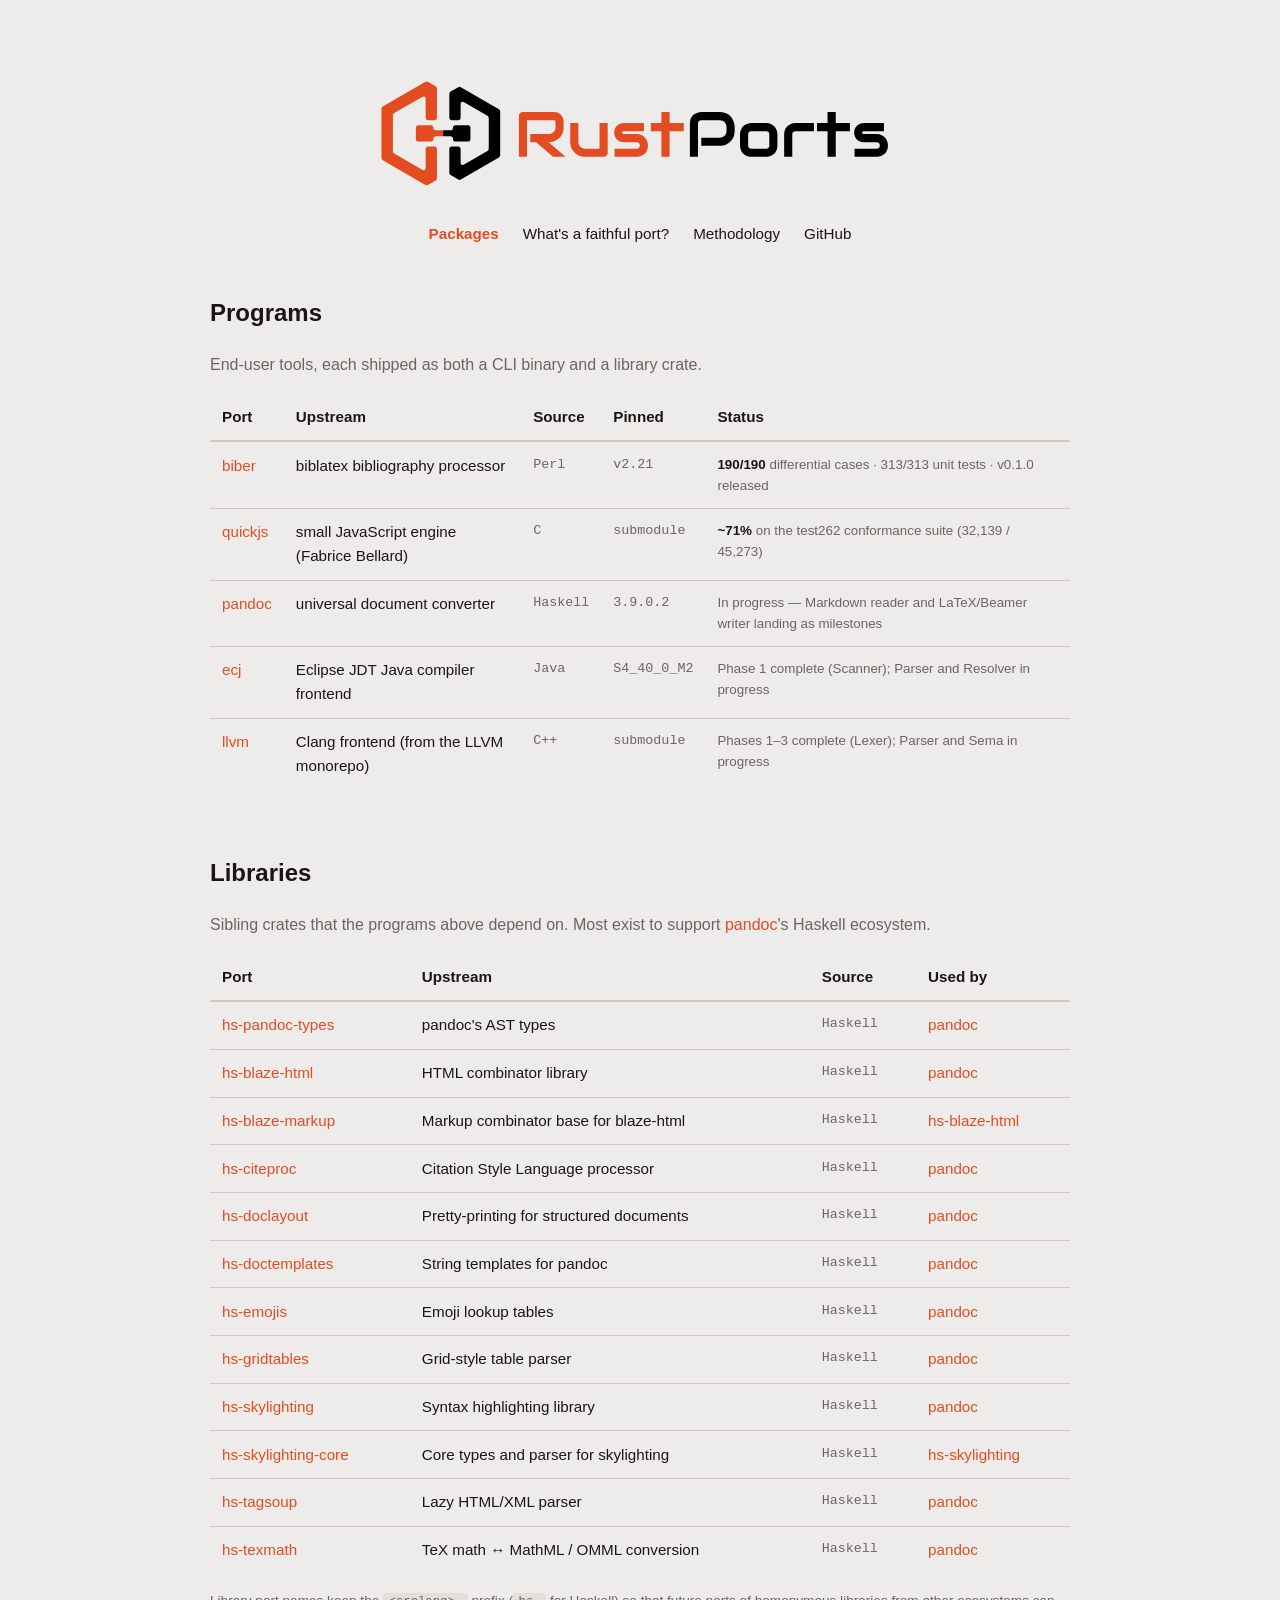
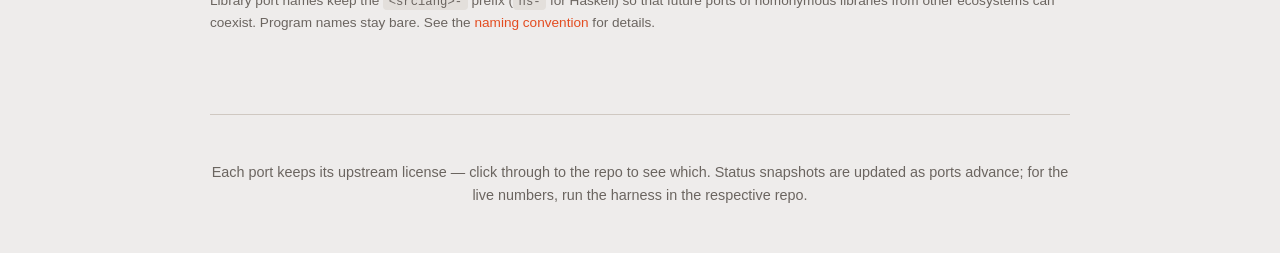
==== packages.html @ 1a9b92d0 "Initial website for rustports.org Static three-page site (index, packages, why) plus the logo asset," ====
<!DOCTYPE html>
<html lang="en">
  <head>
    <meta charset="UTF-8">
    <meta name="viewport" content="width=device-width, initial-scale=1.0">
    <title>rustports — available ports</title>
    <link rel="icon" type="image/svg+xml" href="favicon.svg">
    <link rel="stylesheet" href="styles.css">
  </head>
  <body class="subpage">
    <div class="container">
      <header>
        <h1><a href="index.html"><img src="rustports-logo.svg" alt="rustports" class="logo"></a></h1>
        <nav class="topnav">
          <a href="packages.html" aria-current="page">Packages</a>
          <a href="why.html">What's a faithful port?</a>
          <a href="https://github.com/rustports/docs">Methodology</a>
          <a href="https://github.com/rustports">GitHub</a>
        </nav>
      </header>

      <section>
        <h2>Programs</h2>
        <p style="color: var(--tagline);">
          End-user tools, each shipped as both a CLI binary and a library crate.
        </p>
        <table class="pkg-table">
          <thead>
            <tr>
              <th>Port</th>
              <th>Upstream</th>
              <th class="lang">Source</th>
              <th class="upstream-ver">Pinned</th>
              <th>Status</th>
            </tr>
          </thead>
          <tbody>
            <tr>
              <td><a href="https://github.com/rustports/biber">biber</a></td>
              <td>biblatex bibliography processor</td>
              <td class="lang">Perl</td>
              <td class="upstream-ver">v2.21</td>
              <td class="status"><span class="pct">190/190</span> differential cases &middot; 313/313 unit tests &middot; v0.1.0 released</td>
            </tr>
            <tr>
              <td><a href="https://github.com/rustports/quickjs">quickjs</a></td>
              <td>small JavaScript engine (Fabrice Bellard)</td>
              <td class="lang">C</td>
              <td class="upstream-ver">submodule</td>
              <td class="status"><span class="pct">~71%</span> on the test262 conformance suite (32,139 / 45,273)</td>
            </tr>
            <tr>
              <td><a href="https://github.com/rustports/pandoc">pandoc</a></td>
              <td>universal document converter</td>
              <td class="lang">Haskell</td>
              <td class="upstream-ver">3.9.0.2</td>
              <td class="status">In progress &mdash; Markdown reader and LaTeX/Beamer writer landing as milestones</td>
            </tr>
            <tr>
              <td><a href="https://github.com/rustports/ecj">ecj</a></td>
              <td>Eclipse JDT Java compiler frontend</td>
              <td class="lang">Java</td>
              <td class="upstream-ver">S4_40_0_M2</td>
              <td class="status">Phase 1 complete (Scanner); Parser and Resolver in progress</td>
            </tr>
            <tr>
              <td><a href="https://github.com/rustports/llvm">llvm</a></td>
              <td>Clang frontend (from the LLVM monorepo)</td>
              <td class="lang">C++</td>
              <td class="upstream-ver">submodule</td>
              <td class="status">Phases 1&ndash;3 complete (Lexer); Parser and Sema in progress</td>
            </tr>
          </tbody>
        </table>
      </section>

      <section style="margin-top: 4rem;">
        <h2>Libraries</h2>
        <p style="color: var(--tagline);">
          Sibling crates that the programs above depend on. Most exist to support <a href="https://github.com/rustports/pandoc">pandoc</a>'s Haskell ecosystem.
        </p>
        <table class="pkg-table">
          <thead>
            <tr>
              <th>Port</th>
              <th>Upstream</th>
              <th class="lang">Source</th>
              <th>Used by</th>
            </tr>
          </thead>
          <tbody>
            <tr>
              <td><a href="https://github.com/rustports/hs-pandoc-types">hs-pandoc-types</a></td>
              <td>pandoc's AST types</td>
              <td class="lang">Haskell</td>
              <td><a href="https://github.com/rustports/pandoc">pandoc</a></td>
            </tr>
            <tr>
              <td><a href="https://github.com/rustports/hs-blaze-html">hs-blaze-html</a></td>
              <td>HTML combinator library</td>
              <td class="lang">Haskell</td>
              <td><a href="https://github.com/rustports/pandoc">pandoc</a></td>
            </tr>
            <tr>
              <td><a href="https://github.com/rustports/hs-blaze-markup">hs-blaze-markup</a></td>
              <td>Markup combinator base for blaze-html</td>
              <td class="lang">Haskell</td>
              <td><a href="https://github.com/rustports/hs-blaze-html">hs-blaze-html</a></td>
            </tr>
            <tr>
              <td><a href="https://github.com/rustports/hs-citeproc">hs-citeproc</a></td>
              <td>Citation Style Language processor</td>
              <td class="lang">Haskell</td>
              <td><a href="https://github.com/rustports/pandoc">pandoc</a></td>
            </tr>
            <tr>
              <td><a href="https://github.com/rustports/hs-doclayout">hs-doclayout</a></td>
              <td>Pretty-printing for structured documents</td>
              <td class="lang">Haskell</td>
              <td><a href="https://github.com/rustports/pandoc">pandoc</a></td>
            </tr>
            <tr>
              <td><a href="https://github.com/rustports/hs-doctemplates">hs-doctemplates</a></td>
              <td>String templates for pandoc</td>
              <td class="lang">Haskell</td>
              <td><a href="https://github.com/rustports/pandoc">pandoc</a></td>
            </tr>
            <tr>
              <td><a href="https://github.com/rustports/hs-emojis">hs-emojis</a></td>
              <td>Emoji lookup tables</td>
              <td class="lang">Haskell</td>
              <td><a href="https://github.com/rustports/pandoc">pandoc</a></td>
            </tr>
            <tr>
              <td><a href="https://github.com/rustports/hs-gridtables">hs-gridtables</a></td>
              <td>Grid-style table parser</td>
              <td class="lang">Haskell</td>
              <td><a href="https://github.com/rustports/pandoc">pandoc</a></td>
            </tr>
            <tr>
              <td><a href="https://github.com/rustports/hs-skylighting">hs-skylighting</a></td>
              <td>Syntax highlighting library</td>
              <td class="lang">Haskell</td>
              <td><a href="https://github.com/rustports/pandoc">pandoc</a></td>
            </tr>
            <tr>
              <td><a href="https://github.com/rustports/hs-skylighting-core">hs-skylighting-core</a></td>
              <td>Core types and parser for skylighting</td>
              <td class="lang">Haskell</td>
              <td><a href="https://github.com/rustports/hs-skylighting">hs-skylighting</a></td>
            </tr>
            <tr>
              <td><a href="https://github.com/rustports/hs-tagsoup">hs-tagsoup</a></td>
              <td>Lazy HTML/XML parser</td>
              <td class="lang">Haskell</td>
              <td><a href="https://github.com/rustports/pandoc">pandoc</a></td>
            </tr>
            <tr>
              <td><a href="https://github.com/rustports/hs-texmath">hs-texmath</a></td>
              <td>TeX math &harr; MathML / OMML conversion</td>
              <td class="lang">Haskell</td>
              <td><a href="https://github.com/rustports/pandoc">pandoc</a></td>
            </tr>
          </tbody>
        </table>
        <p class="pkg-note">
          Library port names keep the <code>&lt;srclang&gt;-</code> prefix (<code>hs-</code> for Haskell) so that future ports of homonymous libraries from other ecosystems can coexist. Program names stay bare. See the <a href="https://github.com/rustports/docs/blob/main/methodology.md#3-phase-0--pre-port-analysis">naming convention</a> for details.
        </p>
      </section>

      <footer>
        <p>
          Each port keeps its upstream license &mdash; click through to the repo to see which. Status snapshots are updated as ports advance; for the live numbers, run the harness in the respective repo.
        </p>
      </footer>
    </div>
  </body>
</html>
---- styles.css ----
:root {
  /* Light theme — backgrounds match the logo's warm white (#eeeceb). */
  --bg: #eeeceb;
  --text: #1a1612;
  --accent: #e34c20;
  --accent-hover: #b53a17;
  --code-bg: #e3dfdb;
  --border: #cfc8c1;
  --tagline: #6b6560;
  --header-text: #1a1612;
  --btn-bg: #eeeceb;
  --btn-border: #cfc8c1;
  --btn-hover-bg: #dcd6cf;
  --check: #2f7d3a;
}

@media (prefers-color-scheme: dark) {
  :root {
    /* Dark theme — warm near-black that harmonises with the orange accent. */
    --bg: #1a1612;
    --text: #eeeceb;
    --accent: #e34c20;
    --accent-hover: #f37049;
    --code-bg: #25201b;
    --border: #3a322c;
    --tagline: #a39d96;
    --header-text: #eeeceb;
    --btn-bg: #25201b;
    --btn-border: #3a322c;
    --btn-hover-bg: #3a322c;
    --check: #4caf60;
  }
}

body {
  font-family:
    -apple-system, BlinkMacSystemFont, "Segoe UI", Helvetica, Arial,
    sans-serif;
  background-color: var(--bg);
  color: var(--text);
  line-height: 1.6;
  margin: 0;
  display: flex;
  flex-direction: column;
  align-items: center;
  padding: 2rem;
}
.container {
  max-width: 860px;
  width: 100%;
}
header {
  margin-bottom: 4rem;
  text-align: center;
}
h1 {
  font-size: 3.5rem;
  color: var(--header-text);
  margin-bottom: 0.5rem;
  letter-spacing: -2px;
}
h1 a {
  color: inherit;
  text-decoration: none;
}
a {
  color: var(--accent);
  text-decoration: none;
}
a:hover {
  color: var(--accent-hover);
  text-decoration: underline;
}
footer {
  margin-top: 5rem;
  padding-top: 2rem;
  border-top: 1px solid var(--border);
  text-align: center;
  font-size: 0.9rem;
  color: var(--tagline);
}

/* Logo wordmark. The SVG embeds its own @media prefers-color-scheme
   rule for the dark/light fg switch, so no extra wiring needed here. */
.logo {
  display: block;
  height: 8rem;
  width: auto;
  max-width: 100%;
  margin: 0 auto;
}

.subpage header {
  margin-bottom: 3rem;
}

.tagline {
  font-size: 1.25rem;
  color: var(--tagline);
  margin-top: 0.25rem;
}

.topnav {
  margin-top: 1.5rem;
  display: flex;
  justify-content: center;
  flex-wrap: wrap;
  gap: 0.25rem 1.5rem;
  font-size: 0.95rem;
}
.topnav a {
  color: var(--text);
}
.topnav a:hover {
  color: var(--accent);
}
.topnav a[aria-current="page"] {
  color: var(--accent);
  font-weight: 600;
}

.install-box-wrapper {
  position: relative;
  margin: 0 0 2rem 0;
}
.install-box-wrapper:has(+ .install-note) {
  margin-bottom: 0.5rem;
}
.install-box {
  background: var(--code-bg);
  border: 1px solid var(--border);
  padding: 1.5rem;
  padding-right: 3.25rem;
  border-radius: 8px;
  font-family:
    "SFMono-Regular", Consolas, "Liberation Mono", Menlo, monospace;
  margin: 0;
  overflow-x: auto;
  white-space: pre;
  font-size: 0.9rem;
}
.copy-btn {
  position: absolute;
  top: 0.75rem;
  right: 0.75rem;
  background: var(--btn-bg);
  border: 1px solid var(--btn-border);
  border-radius: 6px;
  color: var(--tagline);
  cursor: pointer;
  padding: 0.5rem;
  display: flex;
  align-items: center;
  justify-content: center;
  transition: all 0.2s ease;
  z-index: 10;
  box-shadow: 0 1px 3px rgba(0,0,0,0.05);
}
.copy-btn:hover {
  background: var(--btn-hover-bg);
  color: var(--text);
}
.copy-btn svg {
  width: 16px;
  height: 16px;
  fill: none;
  stroke: currentColor;
  stroke-width: 2;
  stroke-linecap: round;
  stroke-linejoin: round;
}
.comment {
  color: var(--tagline);
}
.cmd {
  color: var(--accent);
}
.kw {
  color: var(--accent);
}

.install-note {
  font-size: 0.85rem;
  color: var(--tagline);
  text-align: center;
  margin-top: 0.5rem;
  margin-bottom: 2rem;
}

.features {
  display: grid;
  grid-template-columns: 1fr 1fr;
  gap: 2rem;
  margin-top: 3rem;
}
@media (max-width: 600px) {
  body {
    padding: 1rem;
  }
  h1 {
    font-size: 2.5rem;
  }
  header {
    margin-bottom: 2.5rem;
  }
  .logo {
    height: 5.5rem;
  }
  .features {
    grid-template-columns: 1fr;
    gap: 1.25rem;
  }
  .install-box {
    padding: 1rem;
    padding-right: 2.75rem;
    font-size: 0.8rem;
  }
  .copy-btn {
    top: 0.5rem;
    right: 0.5rem;
    padding: 0.35rem;
  }
}
.feature-card h3 {
  color: var(--header-text);
  margin-bottom: 0.5rem;
}
.feature-card p {
  font-size: 0.95rem;
}

code {
  background: var(--code-bg);
  padding: 0.1rem 0.35rem;
  border-radius: 4px;
  font-size: 0.9em;
}
.install-box code {
  background: transparent;
  padding: 0;
  border-radius: 0;
  font-size: inherit;
}

/* Packages table */
.pkg-table {
  width: 100%;
  border-collapse: collapse;
  font-size: 0.95rem;
  margin-top: 1rem;
}
.pkg-table th, .pkg-table td {
  padding: 0.7rem 0.75rem;
  border-bottom: 1px solid var(--border);
  text-align: left;
  vertical-align: top;
}
.pkg-table th {
  font-weight: 600;
  color: var(--header-text);
  border-bottom: 2px solid var(--border);
}
.pkg-table td.lang,
.pkg-table td.upstream-ver {
  font-family: "SFMono-Regular", Consolas, "Liberation Mono", Menlo, monospace;
  color: var(--tagline);
  font-size: 0.88em;
  white-space: nowrap;
}
.pkg-table td.status {
  font-size: 0.88em;
  color: var(--tagline);
}
.pkg-table td.status .pct {
  color: var(--text);
  font-weight: 600;
}
.pkg-table tr:last-child td {
  border-bottom: none;
}
.pkg-note {
  font-size: 0.85rem;
  color: var(--tagline);
  margin-top: 1rem;
}

/* "What's a faithful port?" page: callouts and side-by-side. */
.callout {
  background: var(--code-bg);
  border-left: 4px solid var(--accent);
  padding: 1rem 1.25rem;
  border-radius: 4px;
  margin: 1.5rem 0;
  font-size: 0.95rem;
}
.callout p:last-child {
  margin-bottom: 0;
}
.sxs {
  display: grid;
  grid-template-columns: 1fr 1fr;
  gap: 1rem;
  margin: 1rem 0 2rem 0;
}
.sxs .install-box {
  margin: 0;
  padding-right: 1rem;
}
.sxs .label {
  font-size: 0.8rem;
  color: var(--tagline);
  text-transform: uppercase;
  letter-spacing: 0.5px;
  margin-bottom: 0.4rem;
}
@media (max-width: 600px) {
  .sxs { grid-template-columns: 1fr; }
}
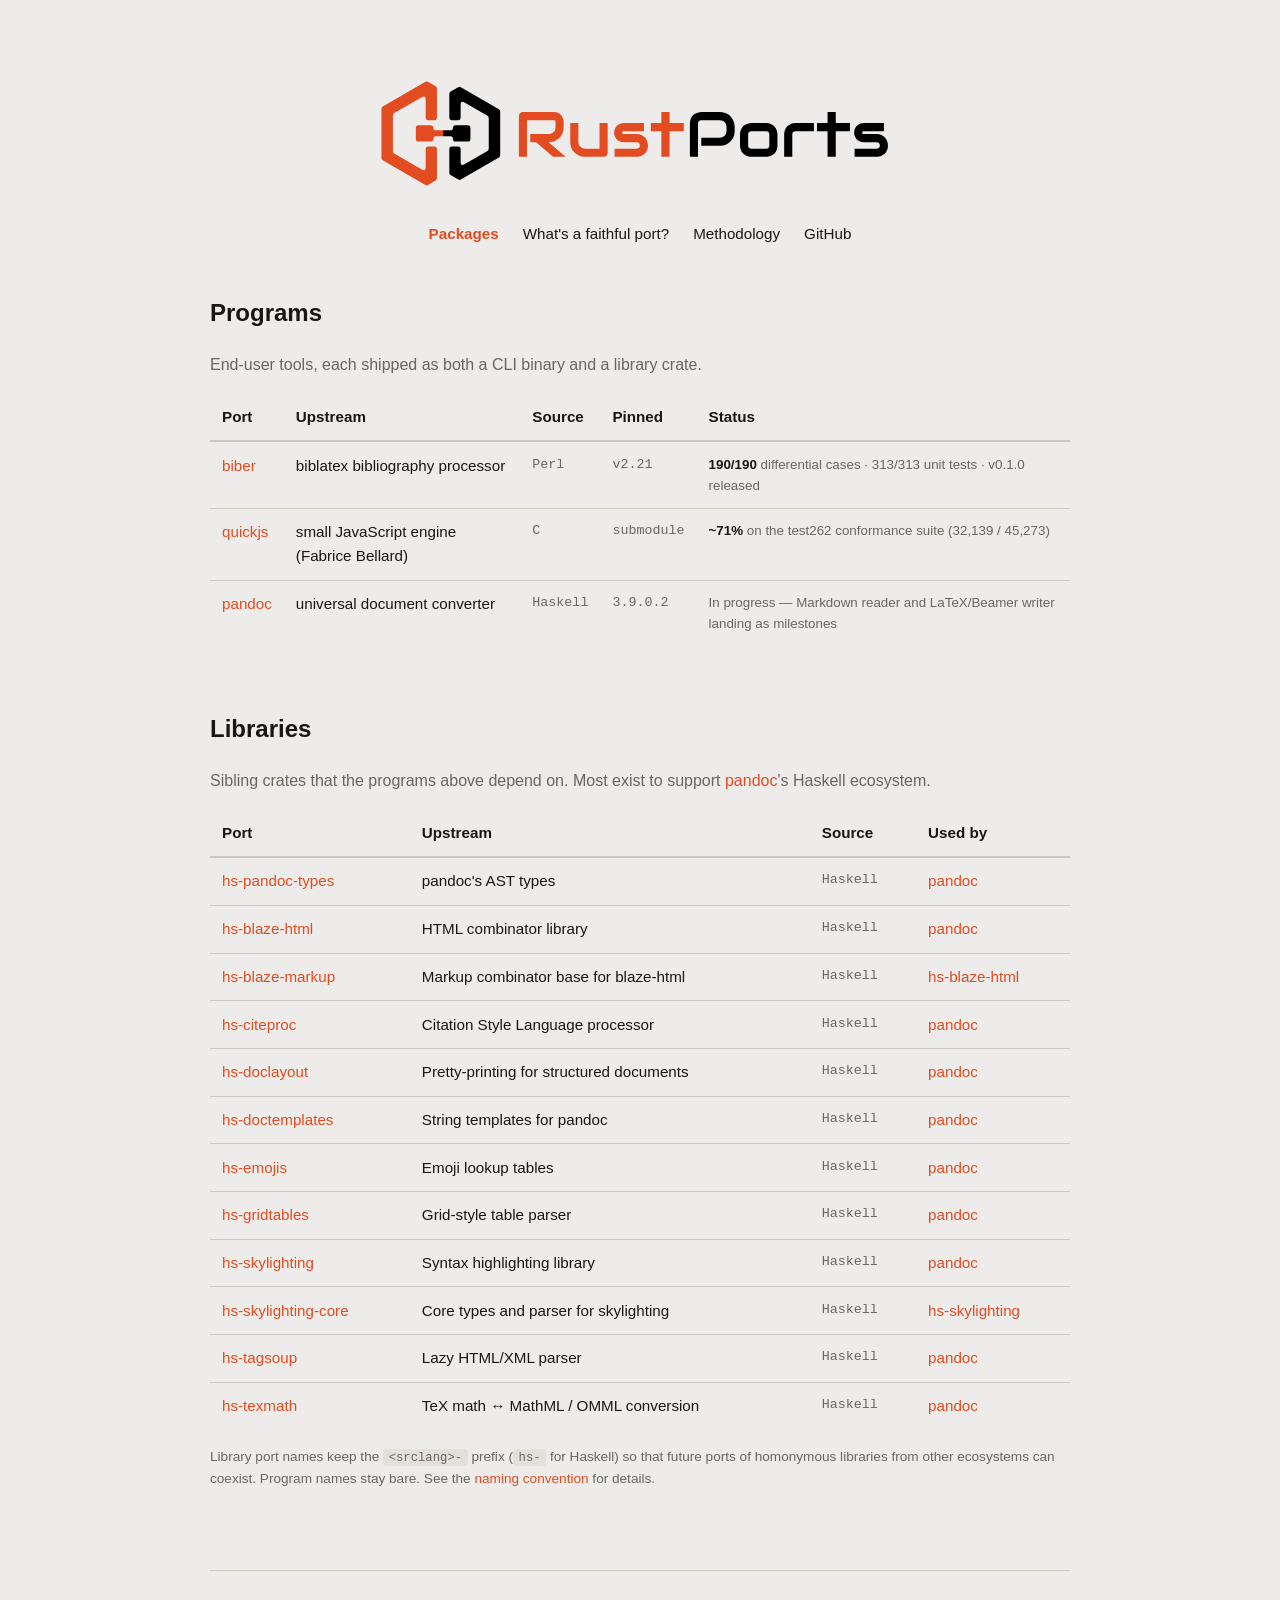
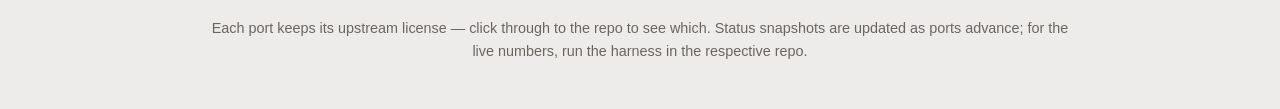
==== commit 64e27b5f: "Drop ecj and llvm; they're too early to surface Both ports are at Phase 1 / Phases 1–3 (lexer-only t" ====
--- a/packages.html
+++ b/packages.html
@@ -55,20 +55,6 @@
               <td class="lang">Haskell</td>
               <td class="upstream-ver">3.9.0.2</td>
               <td class="status">In progress &mdash; Markdown reader and LaTeX/Beamer writer landing as milestones</td>
-            </tr>
-            <tr>
-              <td><a href="https://github.com/rustports/ecj">ecj</a></td>
-              <td>Eclipse JDT Java compiler frontend</td>
-              <td class="lang">Java</td>
-              <td class="upstream-ver">S4_40_0_M2</td>
-              <td class="status">Phase 1 complete (Scanner); Parser and Resolver in progress</td>
-            </tr>
-            <tr>
-              <td><a href="https://github.com/rustports/llvm">llvm</a></td>
-              <td>Clang frontend (from the LLVM monorepo)</td>
-              <td class="lang">C++</td>
-              <td class="upstream-ver">submodule</td>
-              <td class="status">Phases 1&ndash;3 complete (Lexer); Parser and Sema in progress</td>
             </tr>
           </tbody>
         </table>
